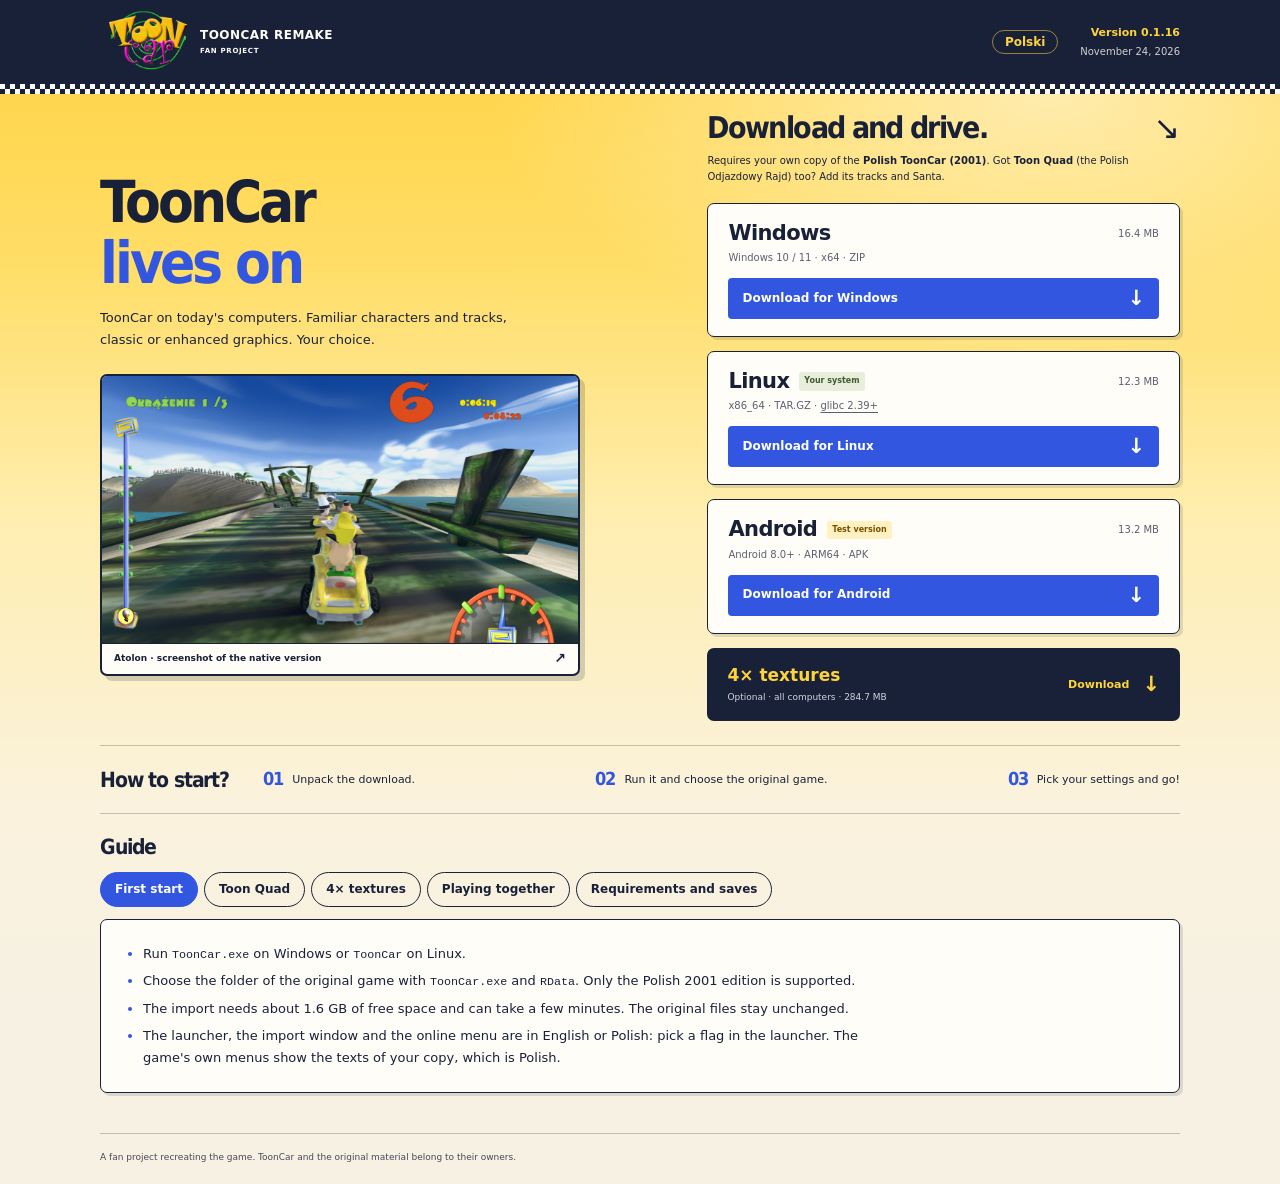
==== en/index.html @ 15036f56 "ToonCar Remake 0.1.16" ====
<!doctype html>
<html lang="en">
<head>
  <meta charset="utf-8">
  <meta name="viewport" content="width=device-width, initial-scale=1">
  <meta name="theme-color" content="#192139">
  <meta name="description" content="ToonCar Remake. A fan-made version for Windows, Linux and Android with optional 4× textures. Download it, point it at your original game and hit the track.">
  <meta property="og:title" content="ToonCar Remake: download the game">
  <meta property="og:description" content="ToonCar lives on. Windows, Linux, Android and optional 4× textures. Requires the original game.">
  <meta property="og:type" content="website">
  <title>ToonCar Remake: download the game</title>
  <link rel="alternate" hreflang="pl" href="../">
  <link rel="alternate" hreflang="en" href="./">
  <link rel="icon" href="../assets/favicon.svg" type="image/svg+xml">
  <link rel="stylesheet" href="../styles.css">
  <script src="../app.js" defer></script>
</head>
<body>
  <a class="skip-link" href="#main">Skip to content</a>
  <div class="page">
    <header class="header">
      <a class="brand" href="./" aria-label="ToonCar Remake, home page">
        <img src="../assets/tooncar-logo.png" width="256" height="256" alt="ToonCar">
        <span>TOONCAR REMAKE<small>FAN PROJECT</small></span>
      </a>
      <a class="lang-switch" href="../" hreflang="pl" lang="pl" data-lang="pl">Polski</a>
      <p class="release">Version 0.1.16<time datetime="2026-11-24">November 24, 2026</time></p>
    </header>

    <main id="main">
      <div class="main-grid">
        <section class="intro" aria-labelledby="hero-title">
          <h1 id="hero-title">ToonCar<br> <span>lives on</span></h1>
          <p class="description">ToonCar on today's computers. Familiar characters and tracks, classic or enhanced graphics. Your choice.</p>
          <figure class="screenshot">
            <img id="game-screenshot" src="../assets/atolon.png" width="1280" height="720" alt="A race on the wooden bridge of tropical Atolon" fetchpriority="high">
            <figcaption>Atolon · screenshot of the native version <span aria-hidden="true">↗</span></figcaption>
          </figure>
        </section>

        <section class="downloads" id="download" aria-labelledby="download-title">
          <div class="download-heading"><h2 id="download-title">Download and drive.</h2><span aria-hidden="true">↘</span></div>
          <p class="original-note">Requires your own copy of the <strong>Polish ToonCar (2001)</strong>. Got <strong>Toon Quad</strong> (the Polish Odjazdowy Rajd) too? Add its tracks and Santa.</p>
          <article class="download-card" id="download-windows">
            <div class="card-heading"><h3>Windows</h3><span class="system-match" hidden>Your system</span><span class="file-size">16.4 MB</span></div>
            <p class="requirements">Windows 10 / 11 · x64 · ZIP</p>
            <a class="button file-download" href="https://github.com/pangadula/tooncar-remake/releases/download/v0.1.16/ToonCar-windows-x86_64.zip" download>Download for Windows <span aria-hidden="true">↓</span></a>
          </article>
          <article class="download-card" id="download-linux">
            <div class="card-heading"><h3>Linux</h3><span class="system-match" hidden>Your system</span><span class="file-size">12.3 MB</span></div>
            <p class="requirements">x86_64 · TAR.GZ · <a href="#requirements">glibc 2.39+</a></p>
            <a class="button file-download" href="https://github.com/pangadula/tooncar-remake/releases/download/v0.1.16/ToonCar-linux-x86_64.tar.gz" download>Download for Linux <span aria-hidden="true">↓</span></a>
          </article>
          <article class="download-card preview" id="download-android">
            <div class="card-heading"><h3>Android</h3><span class="preview-badge">Test version</span><span class="system-match" hidden>Your system</span><span class="file-size">13.2 MB</span></div>
            <p class="requirements">Android 8.0+ · ARM64 · APK</p>
            <a class="button file-download" href="https://github.com/pangadula/tooncar-remake/releases/download/v0.1.16/ToonCar-android-arm64.apk" download>Download for Android <span aria-hidden="true">↓</span></a>
          </article>
          <aside class="texture-card" aria-label="Optional 4× textures">
            <div><h3>4× textures</h3><p>Optional · all computers · 284.7 MB</p></div>
            <a class="texture-download file-download" href="https://github.com/pangadula/tooncar-remake/releases/download/v0.1.16/ToonCar-textures-4x.zip" download aria-label="Download the 4× textures">Download <span aria-hidden="true">↓</span></a>
          </aside>
        </section>
      </div>

      <section class="setup" aria-labelledby="setup-title">
        <h2 id="setup-title">How to start?</h2>
        <ol><li><span>01</span> Unpack the download.</li><li><span>02</span> Run it and choose the original game.</li><li><span>03</span> Pick your settings and go!</li></ol>
      </section>
      <section class="guide" id="guide" aria-labelledby="guide-title">
        <h2 id="guide-title">Guide</h2>
        <div class="tabs" role="tablist" aria-label="Guide" hidden>
          <button type="button" role="tab" id="tab-start" aria-controls="start">First start</button>
          <button type="button" role="tab" id="tab-rajd" aria-controls="odjazdowy">Toon Quad</button>
          <button type="button" role="tab" id="tab-textures" aria-controls="textures">4× textures</button>
          <button type="button" role="tab" id="tab-online" aria-controls="online">Playing together</button>
          <button type="button" role="tab" id="tab-requirements" aria-controls="requirements">Requirements and saves</button>
        </div>
        <div class="panel" id="start" role="tabpanel" aria-labelledby="tab-start">
          <h3>First start</h3>
          <ul>
            <li>Run <code>ToonCar.exe</code> on Windows or <code>ToonCar</code> on Linux.</li>
            <li>Choose the folder of the original game with <code>ToonCar.exe</code> and <code>RData</code>. Only the Polish 2001 edition is supported.</li>
            <li>The import needs about 1.6 GB of free space and can take a few minutes. The original files stay unchanged.</li>
            <li>The launcher, the import window and the online menu are in English or Polish: pick a flag in the launcher. The game's own menus show the texts of your copy, which is Polish.</li>
          </ul>
        </div>
        <div class="panel" id="odjazdowy" role="tabpanel" aria-labelledby="tab-rajd">
          <h3>Toon Quad (optional)</h3>
          <ul>
            <li>Got Toon Quad too? Only its Polish edition, <em>Odjazdowy Rajd</em> (2003), is supported. In the import window choose the second game as well: its installed folder, a copy of the CD with <code>SETUP.cab</code> or an <code>.iso</code> image.</li>
            <li>It adds 7 new tracks (each one also reversed), Santa, and Toon Quad's championships and licences. The import then needs about 2.4 GB.</li>
            <li>You can add it later with <strong>Add Toon Quad</strong> in the launcher. The <strong>Game</strong> button switches between the two games, and each keeps its own progress.</li>
            <li>ToonCar alone is enough to play.</li>
          </ul>
        </div>
        <div class="panel" id="textures" role="tabpanel" aria-labelledby="tab-textures">
          <h3>Optional 4× textures</h3>
          <ul>
            <li>Unpack the add-on inside the game's folder: the <code>texture-pack</code> folder should sit next to <code>ToonCar</code> or <code>ToonCar.exe</code>.</li>
            <li>Start the game again and in the launcher choose <strong>Graphics → Textures → Upscaled 4×</strong>.</li>
          </ul>
        </div>
        <div class="panel" id="online" role="tabpanel" aria-labelledby="tab-online">
          <h3>Playing together</h3>
          <ul>
            <li><strong>On one computer:</strong> up to 4 people. Set the number of players in the launcher, then in the game choose <strong>Multiplayer → On one computer</strong>.</li>
            <li><strong>Through Steam (the easiest):</strong> start Steam before the game. In the game choose <strong>Multiplayer → Steam: create a room</strong>, then <strong>Invite friends through Steam</strong>. A Steam window opens where you invite a friend.</li>
            <li>Your friend starts the game and chooses <strong>Multiplayer → Steam: join a friend</strong>, then your room from the list. If the game is already running, accepting the invite in Steam is enough.</li>
            <li>Usually there is nothing to set up. If the Steam window does not appear, add ToonCar to Steam as a non-Steam game and start it from there. Friends will see you playing “Spacewar”. That is normal: the game uses Steam's test ID.</li>
            <li><strong>Without Steam, by IP:</strong> the host chooses <strong>Network / IP: create a room</strong> and tells the others the address shown on screen. They choose <strong>Network / IP: join</strong> and type that address. On a home network it works right away. Over the Internet the host must forward TCP port 23055 on the router.</li>
            <li>Online races take up to 8 people, AI fills the free places. The Arena works online too: people only, at least two.</li>
            <li><strong>Everything is unlocked online:</strong> every track and every car, including those you have not earned in single player yet. Your progress stays as it is.</li>
            <li><strong>Keep playing without reconnecting:</strong> after a race everyone returns to the room, confirms they are ready and you are off again. The host can change the track and the number of laps in the room.</li>
            <li><strong>Every player needs version 0.1.12 or newer; older downloads will not connect.</strong> A room with a Toon Quad track needs Toon Quad for every player.</li>
          </ul>
        </div>
        <div class="panel" id="requirements" role="tabpanel" aria-labelledby="tab-requirements">
          <h3>Requirements and saves</h3>
          <ul>
            <li>Linux needs glibc 2.39+, for example Ubuntu/Pop!_OS 24.04. It comes with the system; do not replace it by hand.</li>
            <li>The Windows download was tested under Wine.</li>
            <li>Updates: the launcher checks GitHub for a newer version at start and installs it with one click. You can turn this off in the launcher's <strong>General</strong> tab.</li>
            <li>A new profile starts from zero: tracks and cars have to be unlocked.</li>
            <li>Saves and logs: <code>%LOCALAPPDATA%\ToonCarRemaster</code> (Windows) or <code>~/.local/share/tooncar-remaster</code> (Linux, also <code>$XDG_DATA_HOME</code>).</li>
          </ul>
        </div>
      </section>
    </main>
    <footer>A fan project recreating the game. ToonCar and the original material belong to their owners.</footer>
  </div>
</body>
</html>
---- styles.css ----
@font-face{font-family:Track;src:url("assets/heading.ttf") format("truetype");font-display:swap;font-weight:700}
:root{--ink:#192139;--paper:#fffdf8;--bg:#f7f1e3;--yellow:#ffd43b;--blue:#3256df;--muted:#5b6070;--line:#d9d9d1;--display:Track,"Arial Black",sans-serif}
*{box-sizing:border-box}html{scroll-behavior:smooth;scroll-padding-top:20px}body{margin:0;background-color:var(--bg);background-image:radial-gradient(800px 380px at 82% 90px,rgb(255 255 255 / .55),transparent 70%),linear-gradient(180deg,#ffd23f 0,#ffdd66 260px,#ffeeb0 520px,#faf2dc 800px,var(--bg) 1000px);background-repeat:no-repeat;background-size:100% 1000px;color:var(--ink);font:14px/1.6 system-ui,-apple-system,BlinkMacSystemFont,"Segoe UI",sans-serif}a{color:inherit;text-underline-offset:3px}button{font:inherit;cursor:pointer}[hidden]{display:none!important}a:focus-visible,button:focus-visible,summary:focus-visible{outline:3px solid var(--blue);outline-offset:4px}h1,h2,h3,p,figure{margin:0}h1,h2{font-family:var(--display);letter-spacing:-.055em;line-height:1.05}h3{line-height:1.2}code{font: .9em ui-monospace,SFMono-Regular,Consolas,monospace;overflow-wrap:anywhere}.page{width:min(1080px,calc(100% - 64px));margin:auto}.header{display:flex;justify-content:space-between;align-items:center;height:84px;position:relative;color:var(--paper);background:var(--ink);box-shadow:0 0 0 100vmax var(--ink);clip-path:inset(0 -100vmax -10px)}.header::after{content:"";position:absolute;left:-100vmax;right:-100vmax;bottom:-10px;height:10px;background:conic-gradient(var(--ink) 25%,var(--paper) 0 50%,var(--ink) 0 75%,var(--paper) 0) 0 0/10px 10px}.release{color:var(--yellow)}.release time{color:var(--paper)}.brand{display:flex;align-items:center;text-decoration:none;gap:4px;font-size:12px;font-weight:900;letter-spacing:.04em;line-height:1.3}.brand img{width:96px;height:88px;object-fit:contain}.brand small{display:block;font-size:7px;letter-spacing:.1em;margin-top:4px}.release{text-align:right;font-size:11px;font-weight:700}.release time{display:block;font-size:10px;font-weight:400;opacity:.8;margin-top:2px}
.main-grid{display:grid;grid-template-columns:1.15fr 1fr;gap:64px;padding:28px 0 24px;align-items:center}.intro{min-width:0}.checkered{width:16px;height:16px;background:conic-gradient(var(--ink) 25%,transparent 0 50%,var(--ink) 0 75%,transparent 0) 0 0/8px 8px;flex-shrink:0}h1{font-size:clamp(44px,4.8vw,58px);margin:14px 0}h1 span{color:var(--blue)}.description{font-size:13px;max-width:430px;line-height:1.7}.screenshot{max-width:480px;margin-top:22px;border:2px solid var(--ink);border-radius:7px;background:var(--paper);box-shadow:5px 5px 0 rgb(25 33 57 / .18);overflow:hidden}.screenshot img{width:100%;height:auto;aspect-ratio:16/9;object-fit:cover;display:block}.screenshot figcaption{border-top:1px solid var(--ink);padding:7px 12px;font-size:9px;font-weight:600;display:flex;justify-content:space-between}.screenshot figcaption span{font-size:14px;line-height:1.1}
.downloads{min-width:0}.download-heading{display:flex;justify-content:space-between;align-items:center}.download-heading h2{font-size:30px}.download-heading>span{font-size:32px;line-height:1}.original-note{font-size:10px;margin:9px 0 18px}.download-card{padding:17px 20px;background:var(--paper);border:1.5px solid var(--ink);border-radius:7px;box-shadow:3px 3px 0 rgb(25 33 57 / .13);margin-bottom:14px}.card-heading{display:flex;align-items:center;gap:10px}.card-heading h3{font-size:21px;letter-spacing:-.03em}.file-size{margin-left:auto;font-size:10px;color:var(--muted);white-space:nowrap}.preview-badge{font-size:8px;background:#fff1c2;color:#7a5200;padding:3px 5px;border-radius:3px;font-weight:700;white-space:nowrap}.system-match{font-size:8px;background:#e7efdc;color:#425b32;padding:3px 5px;border-radius:3px;font-weight:700;white-space:nowrap}.requirements{font-size:10px;color:var(--muted);margin:4px 0 12px}.button{display:flex;align-items:center;justify-content:space-between;gap:15px;padding:10px 14px;border-radius:4px;background:var(--blue);color:white;text-decoration:none;font-size:12px;font-weight:750;transition:background .15s}.button:hover{background:#2444c6}.button span{font-size:21px;line-height:1}.texture-card{background:var(--ink);color:var(--paper);padding:17px 20px;border-radius:7px;display:flex;align-items:center;justify-content:space-between;gap:12px}.texture-card h3{font-size:17px;color:var(--yellow)}.texture-card p{font-size:9px;color:#d1d4de;margin-top:5px}.texture-download{display:flex;align-items:center;gap:13px;font-weight:750;font-size:11px;color:var(--yellow);text-decoration:none;min-height:36px}.texture-download:hover{text-decoration:underline}.texture-download span{font-size:21px;line-height:1}
.setup{padding:19px 0;border-top:1px solid rgb(25 33 57 / .25);border-bottom:1px solid rgb(25 33 57 / .25);display:flex;align-items:center;gap:34px}.setup h2{font-size:21px;white-space:nowrap}.setup ol{list-style:none;padding:0;margin:0;display:flex;justify-content:space-between;gap:20px;flex:1;font-size:11px}.setup li{display:flex;gap:9px;align-items:center}.setup li span{font-family:var(--display);font-size:18px;color:var(--blue);letter-spacing:-.05em}.help{border-bottom:1px solid rgb(25 33 57 / .25);font-size:11px}.help summary{cursor:pointer;font-weight:600;list-style:none;padding:12px 0}.help summary::-webkit-details-marker{display:none}.help summary::after{content:"+";float:right;font-size:18px;font-weight:400;line-height:1;margin-left:12px}.help[open]>summary::after{content:"−"}.help-grid{display:grid;grid-template-columns:1fr 1fr;gap:22px 32px;padding:8px 0 22px}.help h3{font-size:12px;margin-bottom:7px}.help p{line-height:1.85;font-size:11px}footer{padding:16px 0 20px;font-size:9px;opacity:.8}.skip-link{position:fixed;top:12px;left:12px;z-index:20;padding:10px 18px;background:var(--ink);color:white;transform:translateY(-150%)}.skip-link:focus{transform:none}.sr-only{position:absolute;width:1px;height:1px;padding:0;margin:-1px;overflow:hidden;clip:rect(0,0,0,0);white-space:nowrap;border:0}
@media(max-width:1000px){.main-grid{gap:32px}.setup{gap:22px}.setup ol{gap:15px;font-size:10px}.setup li{gap:7px}.setup h2{font-size:19px}.download-card{padding:16px}.texture-card{padding:16px}.system-match{font-size:7px}}
@media(max-width:700px){.page{width:calc(100% - 36px)}.header{height:80px}.brand img{width:78px;height:72px}.brand{font-size:10px}.brand small{font-size:6px}.release{font-size:10px}.release time{font-size:8px}.main-grid{grid-template-columns:1fr;gap:27px;padding:26px 0 24px}h1{font-size:clamp(44px,11vw,60px)}h1 br{display:none}.description{font-size:12px;max-width:500px}.screenshot{margin-top:18px}.screenshot figcaption{font-size:8px}.download-heading h2{font-size:27px}.original-note{margin-bottom:14px}.download-card{padding:15px 17px;margin-bottom:12px}.card-heading h3{font-size:20px}.system-match{font-size:8px}.texture-card{padding:15px 17px}.texture-card p{font-size:8px}.setup{display:block;padding:17px 0}.setup h2{font-size:20px;margin-bottom:12px}.setup ol{display:grid;gap:9px;font-size:11px}.setup li{gap:12px}.setup li span{font-size:16px}.help-grid{grid-template-columns:1fr;gap:20px}.help summary{padding:14px 0}footer{font-size:8px;max-width:370px}}
@media(prefers-reduced-motion:reduce){html{scroll-behavior:auto}*,*::before,*::after{transition:none!important}}

/* Checkered strip under the header as a body background, so nothing sticks out sideways (no horizontal scroll). */
body{background-image:conic-gradient(var(--ink) 25%,var(--paper) 0 50%,var(--ink) 0 75%,var(--paper) 0),radial-gradient(800px 380px at 82% 90px,rgb(255 255 255 / .55),transparent 70%),linear-gradient(180deg,#ffd23f 0,#ffdd66 260px,#ffeeb0 520px,#faf2dc 800px,var(--bg) 1000px);background-repeat:repeat-x,no-repeat,no-repeat;background-size:10px 10px,100% 1000px,100% 1000px;background-position:0 84px,0 0,0 0}
.header{clip-path:inset(0 -100vmax)}.header::after{display:none}
@media(max-width:700px){body{background-position:0 80px,0 0,0 0}}

/* Instructions: tabs (with JavaScript) or stacked sections (without). */
.guide{padding:22px 0 28px;border-bottom:1px solid rgb(25 33 57 / .25)}.guide>h2{font-size:21px;margin-bottom:14px}
.tabs{display:flex;flex-wrap:wrap;gap:6px;margin-bottom:12px}.tabs button{font:inherit;font-size:12px;font-weight:700;color:var(--ink);background:transparent;border:1.5px solid var(--ink);border-radius:999px;padding:7px 14px;cursor:pointer;transition:background .15s}.tabs button:hover{background:rgb(25 33 57 / .07)}.tabs button[aria-selected="true"]{background:var(--blue);border-color:var(--blue);color:white}.tabs button:focus-visible{outline:3px solid var(--yellow);outline-offset:2px}
.panel{background:var(--paper);border:1.5px solid var(--ink);border-radius:7px;box-shadow:3px 3px 0 rgb(25 33 57 / .13);padding:18px 24px;margin-bottom:12px}.panel h3{font-size:15px;margin-bottom:8px}.tabbed .panel h3{position:absolute;width:1px;height:1px;overflow:hidden;clip:rect(0,0,0,0);white-space:nowrap}
.panel ul{margin:0;padding-left:18px;max-width:780px}.panel li{font-size:13px;line-height:1.7;margin:5px 0}.panel li::marker{color:var(--blue)}
@media(max-width:700px){.guide>h2{font-size:20px}.tabs button{font-size:11px;padding:6px 11px}.panel{padding:15px 17px}.panel li{font-size:12px}}

/* Language switch in the header. */
.lang-switch{margin-left:auto;margin-right:22px;color:var(--yellow);font-size:12px;font-weight:700;text-decoration:none;border:1.5px solid rgb(255 212 59 / .55);border-radius:999px;padding:5px 12px;line-height:1}
.lang-switch:hover{background:rgb(255 212 59 / .12)}
.lang-switch:focus-visible{outline:3px solid var(--yellow);outline-offset:2px}
@media(max-width:700px){.lang-switch{margin-right:12px;font-size:11px;padding:4px 9px}}
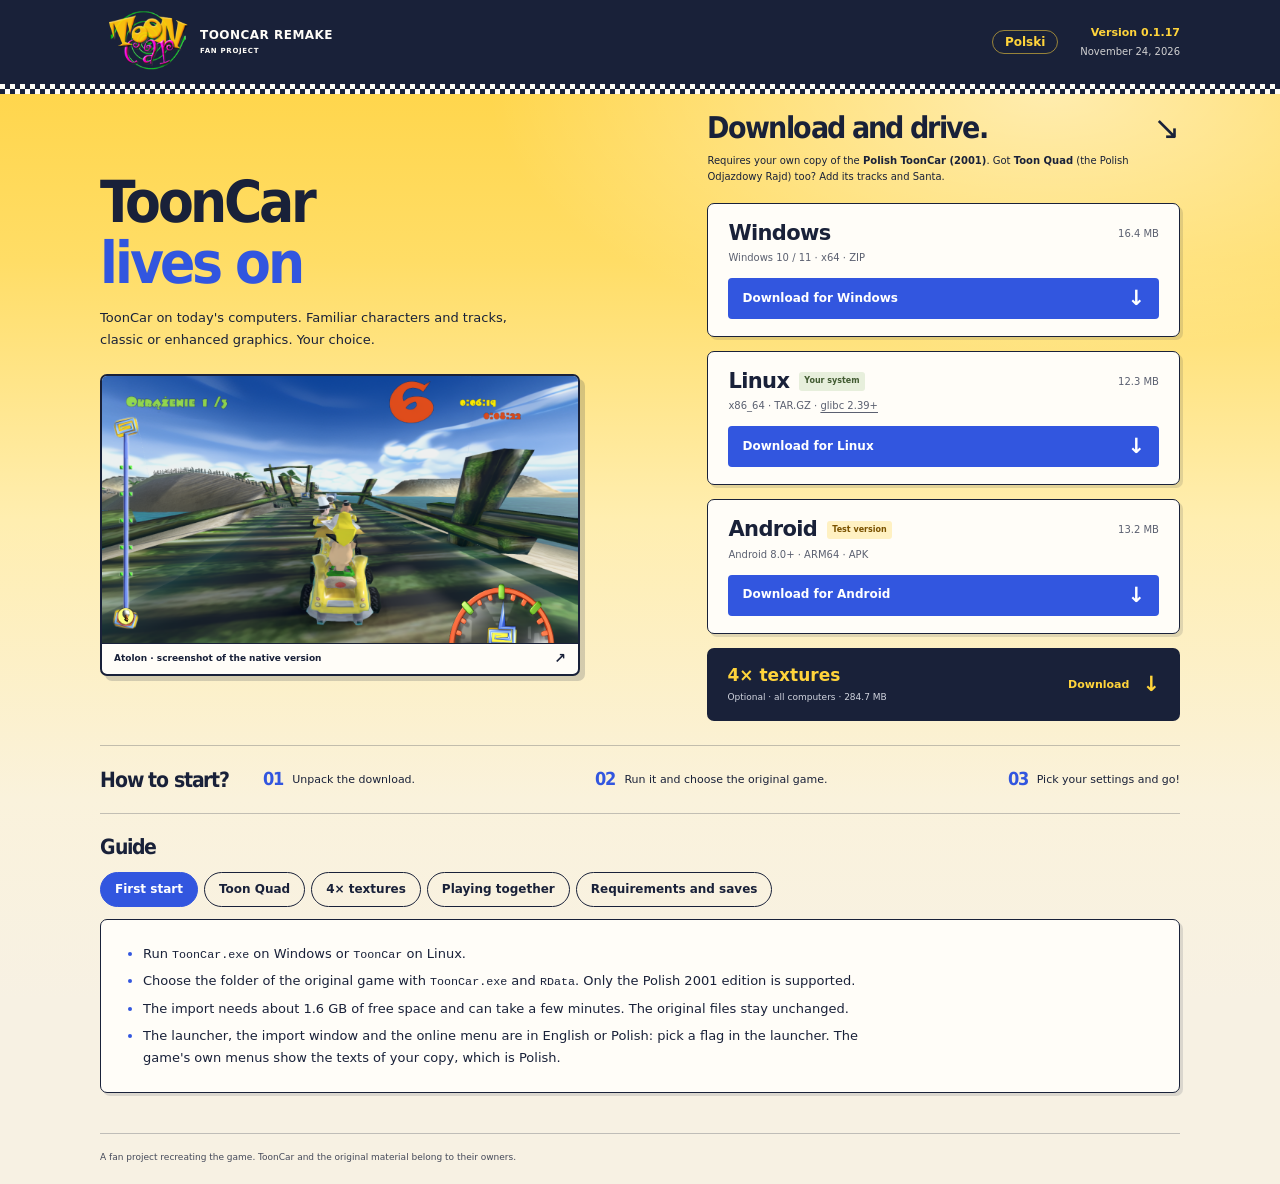
==== commit a8303b17: "ToonCar Remake 0.1.17" ====
--- a/en/index.html
+++ b/en/index.html
@@ -24,7 +24,7 @@
         <span>TOONCAR REMAKE<small>FAN PROJECT</small></span>
       </a>
       <a class="lang-switch" href="../" hreflang="pl" lang="pl" data-lang="pl">Polski</a>
-      <p class="release">Version 0.1.16<time datetime="2026-11-24">November 24, 2026</time></p>
+      <p class="release">Version 0.1.17<time datetime="2026-11-24">November 24, 2026</time></p>
     </header>
 
     <main id="main">
@@ -44,21 +44,21 @@
           <article class="download-card" id="download-windows">
             <div class="card-heading"><h3>Windows</h3><span class="system-match" hidden>Your system</span><span class="file-size">16.4 MB</span></div>
             <p class="requirements">Windows 10 / 11 · x64 · ZIP</p>
-            <a class="button file-download" href="https://github.com/pangadula/tooncar-remake/releases/download/v0.1.16/ToonCar-windows-x86_64.zip" download>Download for Windows <span aria-hidden="true">↓</span></a>
+            <a class="button file-download" href="https://github.com/pangadula/tooncar-remake/releases/download/v0.1.17/ToonCar-windows-x86_64.zip" download>Download for Windows <span aria-hidden="true">↓</span></a>
           </article>
           <article class="download-card" id="download-linux">
             <div class="card-heading"><h3>Linux</h3><span class="system-match" hidden>Your system</span><span class="file-size">12.3 MB</span></div>
             <p class="requirements">x86_64 · TAR.GZ · <a href="#requirements">glibc 2.39+</a></p>
-            <a class="button file-download" href="https://github.com/pangadula/tooncar-remake/releases/download/v0.1.16/ToonCar-linux-x86_64.tar.gz" download>Download for Linux <span aria-hidden="true">↓</span></a>
+            <a class="button file-download" href="https://github.com/pangadula/tooncar-remake/releases/download/v0.1.17/ToonCar-linux-x86_64.tar.gz" download>Download for Linux <span aria-hidden="true">↓</span></a>
           </article>
           <article class="download-card preview" id="download-android">
             <div class="card-heading"><h3>Android</h3><span class="preview-badge">Test version</span><span class="system-match" hidden>Your system</span><span class="file-size">13.2 MB</span></div>
             <p class="requirements">Android 8.0+ · ARM64 · APK</p>
-            <a class="button file-download" href="https://github.com/pangadula/tooncar-remake/releases/download/v0.1.16/ToonCar-android-arm64.apk" download>Download for Android <span aria-hidden="true">↓</span></a>
+            <a class="button file-download" href="https://github.com/pangadula/tooncar-remake/releases/download/v0.1.17/ToonCar-android-arm64.apk" download>Download for Android <span aria-hidden="true">↓</span></a>
           </article>
           <aside class="texture-card" aria-label="Optional 4× textures">
             <div><h3>4× textures</h3><p>Optional · all computers · 284.7 MB</p></div>
-            <a class="texture-download file-download" href="https://github.com/pangadula/tooncar-remake/releases/download/v0.1.16/ToonCar-textures-4x.zip" download aria-label="Download the 4× textures">Download <span aria-hidden="true">↓</span></a>
+            <a class="texture-download file-download" href="https://github.com/pangadula/tooncar-remake/releases/download/v0.1.17/ToonCar-textures-4x.zip" download aria-label="Download the 4× textures">Download <span aria-hidden="true">↓</span></a>
           </aside>
         </section>
       </div>
